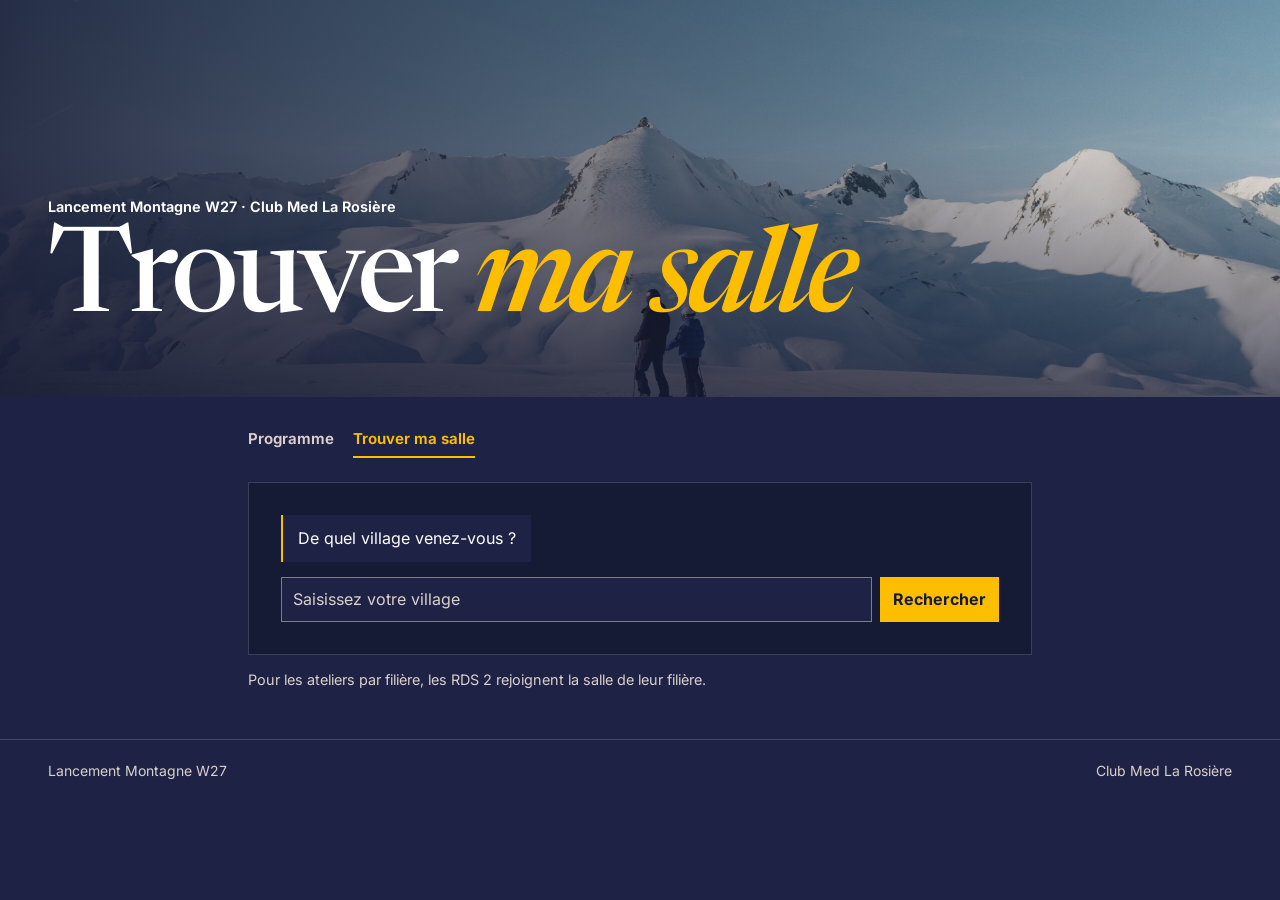
==== salles.html @ 09645c84 "Add files via upload" ====
<!doctype html>
<html lang="fr">
<head>
  <meta charset="utf-8">
  <meta name="viewport" content="width=device-width, initial-scale=1">
  <meta name="theme-color" content="#1e2346">
  <meta name="description" content="Retrouvez vos salles et ateliers par village pour le Lancement Montagne W27 à La Rosière.">
  <title>Trouver ma salle | Lancement Montagne W27</title>
  <link rel="stylesheet" href="style.css">
  <script src="salles-data.js" defer></script>
  <script src="salles.js" defer></script>
</head>
<body>
  <header class="hero room-hero">
    <img class="hero-photo" src="assets/la-rosiere.jpg" alt="" width="2048" height="1365" fetchpriority="high">
    <div class="wrap hero-inner">
      <p class="venue">Lancement Montagne W27 · Club Med La Rosière</p>
      <h1>Trouver <span>ma salle</span></h1>
    </div>
  </header>
  <main class="wrap room-main">
    <nav class="site-nav" aria-label="Navigation du séminaire">
      <a href="index.html">Programme</a>
      <a href="salles.html" aria-current="page">Trouver ma salle</a>
    </nav>
    <div class="room-chat">
      <p class="chat-bubble" id="room-prompt">De quel village venez-vous ?</p>
      <form class="room-form">
        <label class="visually-hidden" for="village">Nom de votre village</label>
        <input id="village" name="village" type="search" list="village-list" placeholder="Saisissez votre village" autocomplete="off" maxlength="100" required>
        <datalist id="village-list"></datalist>
        <button type="submit">Rechercher</button>
      </form>
      <noscript>Activez JavaScript pour rechercher les ateliers de votre village.</noscript>
      <p class="visually-hidden" id="search-status" role="status"></p>
      <div id="room-answer"></div>
    </div>
    <p class="room-scope">Pour les ateliers par filière, les RDS 2 rejoignent la salle de leur filière.</p>
  </main>
  <footer><div class="wrap">Lancement Montagne W27 <span>Club Med La Rosière</span></div></footer>
  <template id="room-result">
    <section class="chat-result" aria-labelledby="result-village">
      <div class="room-summary">
        <h2 id="result-village"></h2>
        <p>Salle de référence <strong class="reference-room"></strong></p>
      </div>
      <div class="room-days"></div>
    </section>
  </template>
</body>
</html>
---- style.css ----
@font-face {
  font-family: Inter;
  src: url("assets/inter-normal.woff2") format("woff2");
  font-weight: 400 800;
  font-display: swap;
}
@font-face {
  font-family: Newsreader;
  src: url("assets/newsreader-normal.woff2") format("woff2");
  font-weight: 400 700;
  font-display: swap;
}
@font-face {
  font-family: Newsreader;
  src: url("assets/newsreader-italic.woff2") format("woff2");
  font-weight: 400 700;
  font-style: italic;
  font-display: swap;
}
:root {
  color-scheme: dark;
  --navy: #1e2346;
  --deep: #151a35;
  --yellow: #fdbe00;
  --stone: #dbd0cb;
  --white: #ffffff;
  --line: #ffffff29;
  color: var(--white);
  background: var(--navy);
  font: 100%/1.55 Inter, "Segoe UI", sans-serif;
}
* { box-sizing: border-box; }
body { margin: 0; }
h1, h2, h3, p { margin: 0; }
.wrap { width: min(100% - 5rem, 74rem); margin-inline: auto; }
.sprites { position: absolute; width: 0; height: 0; overflow: hidden; }
.icon { width: 1.25rem; height: 1.25rem; fill: none; stroke: currentColor; stroke-width: 1.5; stroke-linecap: round; stroke-linejoin: round; }
.hero {
  position: relative;
  isolation: isolate;
  display: grid;
  align-items: end;
  min-height: clamp(22rem, 44vw, 35rem);
  overflow: hidden;
}
.hero-photo, .hero::after { position: absolute; inset: 0; width: 100%; height: 100%; }
.hero-photo { z-index: -2; object-fit: cover; object-position: 50% 62%; }
.hero::after {
  content: "";
  z-index: -1;
  background: linear-gradient(90deg, #141932d9, #14193262 57%, #14193200),
              linear-gradient(0deg, #151a35af, transparent 63%);
}
.hero-inner { padding-block: 3rem clamp(2.8rem, 6vw, 5.5rem); }
.venue { display: flex; align-items: center; gap: .55rem; font-size: .9rem; font-weight: 650; }
.venue .icon { color: var(--yellow); }
.hero h1 {
  margin: .95rem 0 .8rem;
  font: 480 clamp(3.25rem, 9.2vw, 7.4rem)/.84 Newsreader, Georgia, serif;
  letter-spacing: -.045em;
}
.hero h1 span { color: var(--yellow); font-style: italic; font-weight: 540; white-space: nowrap; }
.dates { font-size: clamp(.92rem, 1.7vw, 1.14rem); font-weight: 550; }
.programme { padding-block: clamp(2rem, 5vw, 4rem) clamp(2.5rem, 6vw, 5rem); }
.section-title { color: var(--stone); font: 500 clamp(2.4rem, 5.2vw, 4.3rem)/.96 Newsreader, Georgia, serif; letter-spacing: -.035em; }
.day-nav { display: grid; grid-template-columns: repeat(4, minmax(0, 1fr)); gap: .5rem; margin: 1.15rem 0 2rem; }
.day-nav a {
  display: grid;
  justify-items: start;
  gap: .1rem;
  min-height: 3.4rem;
  padding: .65rem .95rem;
  border: 1px solid var(--line);
  color: var(--white);
  text-decoration: none;
  line-height: 1.3;
}
.day-nav a:hover { border-color: var(--yellow); }
.day-nav a[aria-current="date"] { background: var(--yellow); border-color: var(--yellow); color: var(--deep); }
.day-nav strong { font-size: .94rem; font-weight: 700; }
.day-nav span { font-size: .875rem; }
a:focus-visible { outline: 2px solid var(--yellow); outline-offset: 4px; }
.layout { display: grid; grid-template-columns: minmax(0, 1fr) minmax(15rem, 29%); gap: clamp(1.4rem, 5vw, 4rem); align-items: start; }
.day { scroll-margin-top: 1rem; }
.day + .day { margin-top: 2.3rem; }
.day[hidden] + .day { margin-top: 0; }
.day h2, .practical h2 { font: 520 clamp(1.8rem, 3.7vw, 2.65rem)/1 Newsreader, Georgia, serif; letter-spacing: -.025em; }
.slots { margin: .8rem 0 0; padding: 0; list-style: none; border-top: 1px solid var(--line); }
.slot { display: grid; grid-template-columns: 9.4rem 1.35rem minmax(0, 1fr); gap: 1rem; padding: .85rem .15rem; align-items: start; border-bottom: 1px solid var(--line); }
.slot-icon { color: var(--stone); margin-top: .07rem; }
.emphasis .slot-icon { color: var(--yellow); }
.slot h3 { font-size: 1rem; font-weight: 650; line-height: 1.4; }
.slot p { margin-top: .2rem; color: var(--stone); font-size: .9rem; }
.time { color: var(--stone); font-size: .88rem; font-weight: 550; font-variant-numeric: tabular-nums; white-space: nowrap; }
.practical { background: var(--deep); border: 1px solid var(--line); }
.practical img { display: block; width: 100%; height: auto; aspect-ratio: 16/10; object-fit: cover; }
.practical-copy { padding: clamp(1.15rem, 2.25vw, 1.65rem); }
.practical h2, .practical strong, .practical .icon { color: var(--yellow); }
.practical-item { display: grid; grid-template-columns: 1.25rem minmax(0, 1fr); gap: .75rem; margin-top: 1rem; }
.practical-item .icon { margin-top: .17rem; }
.practical p { font-size: .97rem; color: var(--stone); }
.practical strong { font-weight: 700; }
footer { border-top: 1px solid var(--line); color: var(--stone); }
footer .wrap { display: flex; justify-content: space-between; flex-wrap: wrap; gap: .3rem 1rem; padding-block: 1.25rem; font-size: .875rem; }
@media (max-width: 48rem) {
  .wrap { width: calc(100% - 2rem); }
  .hero-photo { object-position: 53% 65%; }
  .layout { grid-template-columns: 1fr; gap: 1.75rem; }
  .day-nav { gap: .3rem; margin-bottom: 1.4rem; }
  .day-nav a { padding: .52rem .4rem; }
  .slot { grid-template-columns: 6.9rem 1.2rem minmax(0, 1fr); gap: .58rem; padding-inline: 0; }
  .slot-icon { width: 1.12rem; height: 1.12rem; }
  .practical img { aspect-ratio: 2.4 / 1; }
}
@media (max-width: 30rem) {
  .slot { grid-template-columns: 4.4rem 1.15rem minmax(0, 1fr); }
  .time-end { display: block; }
  .time-end::before { content: "– "; }
  .time-dash { display: none; }
}
@media (max-width: 23rem) {
  .day-nav { grid-template-columns: repeat(2, minmax(0, 1fr)); }
  .hero h1 { font-size: 3.1rem; }
}
@media print {
  :root { color-scheme: light; --navy: #fff; --white: #151a35; --stone: #151a35; --yellow: #151a35; --line: #151a3540; }
  .hero, .practical { background: white; }
  .hero { min-height: auto; }
  .hero-photo, .hero::after, .day-nav, .practical img, footer { display: none; }
  .hero-inner, .programme { padding-block: 0 1rem; }
  .hero h1 { font-size: 2rem; }
  .layout { display: block; }
  .day[hidden] { display: block; }
  .day + .day, .day[hidden] + .day, .practical { margin-top: 1.2rem; }
  .slot { padding-block: .35rem; break-inside: avoid; }
}
.forum-themes { margin: .45rem 0 0; padding-left: 1rem; color: var(--white); font-size: .94rem; }
.forum-themes li + li { margin-top: .3rem; }
.forum-themes li::marker { color: var(--yellow); }
.day-nav .date-short { display: none; }
@media (max-width: 34rem) {
  .day-nav .date-full { display: none; }
  .day-nav .date-short { display: block; }
}

.site-nav { display: flex; flex-wrap: wrap; gap: .55rem 1.2rem; margin-bottom: 1.5rem; }
.site-nav a { color: var(--stone); padding: .38rem 0; text-decoration: none; border-bottom: 2px solid transparent; font-size: .9375rem; font-weight: 650; }
.site-nav a:hover, .site-nav a[aria-current="page"] { color: var(--yellow); border-color: var(--yellow); }
.practical a { color: var(--yellow); text-underline-offset: .18em; }
.room-hero { min-height: clamp(16rem, 31vw, 27rem); }
.room-hero .hero-inner { padding-bottom: clamp(2.1rem, 5vw, 4.4rem); }
.room-hero h1 { margin-bottom: 0; }
.room-main { max-width: 49rem; padding-block: 1.5rem 3rem; }
.room-chat { padding: clamp(1rem, 4vw, 2rem); border: 1px solid var(--line); background: var(--deep); }
.chat-bubble { width: fit-content; padding: .7rem .95rem; background: var(--navy); border-left: 2px solid var(--yellow); }
.room-form { display: flex; gap: .5rem; align-items: stretch; margin-top: .9rem; }
.room-form input, .room-form button, .room-choices button { min-height: 2.85rem; font: inherit; }
.room-form input { flex: 1; min-width: 0; padding: .55rem .7rem; border: 1px solid #dbd0cb85; border-radius: 0; background: var(--navy); color: var(--white); }
.room-form input::placeholder { color: var(--stone); }
.room-form button, .room-choices button { padding: .5rem .75rem; border: 1px solid var(--yellow); background: var(--yellow); color: var(--deep); font-weight: 700; cursor: pointer; }
.room-form :focus-visible, .room-choices button:focus-visible { outline: 2px solid var(--yellow); outline-offset: 3px; }
#room-answer:not(:empty) { margin-top: 1.3rem; }
.room-summary { padding: .95rem 1rem; border-left: 3px solid var(--yellow); background: var(--navy); }
.room-summary h2 { font: 530 clamp(1.8rem, 5vw, 2.5rem)/1.1 Newsreader, Georgia, serif; }
.room-summary p { margin-top: .3rem; color: var(--stone); }
.room-day { font: 530 1.47rem/1.15 Newsreader, Georgia, serif; margin-top: 1.3rem; }
.room-sessions { list-style: none; padding: 0; margin: .45rem 0 0; border-top: 1px solid var(--line); }
.room-session { display: grid; grid-template-columns: 8.5rem minmax(0, 1fr); gap: .6rem; padding: .6rem 0; border-bottom: 1px solid var(--line); }
.session-time { color: var(--stone); font-size: .875rem; font-variant-numeric: tabular-nums; }
.room-workshop { margin: 0; font-size: .99rem; line-height: 1.4; font-weight: 650; }
.session-room, .shared-workshop { margin-top: .15rem; font-size: .9rem; }
.shared-workshop { color: var(--stone); }
.reference-room, .session-room {
  display: grid;
  grid-template-columns: .9em minmax(0, 1fr);
  align-items: baseline;
  gap: .35em;
  color: var(--yellow);
}
.reference-room::before, .session-room::before {
  content: "";
  width: .9em;
  height: .9em;
  align-self: start;
  margin-top: .29em;
  background: currentColor;
  mask: url("data:image/svg+xml,%3Csvg xmlns='http://www.w3.org/2000/svg' viewBox='0 0 24 24' fill='none' stroke='black' stroke-width='2' stroke-linecap='round' stroke-linejoin='round'%3E%3Cpath d='M20 10c0 5-8 10-8 10S4 15 4 10a8 8 0 1 1 16 0Z'/%3E%3Ccircle cx='12' cy='10' r='2.3'/%3E%3C/svg%3E") center / contain no-repeat;
}
.changed-room { color: var(--yellow); font-weight: 700; }
.room-scope { margin-top: .85rem; color: var(--stone); font-size: .9rem; }
.room-choices { display: flex; flex-wrap: wrap; gap: .45rem; margin-top: .75rem; }
.room-choices button { border-color: var(--line); background: var(--navy); color: var(--white); font-weight: 550; }
.visually-hidden { position: absolute; width: 1px; height: 1px; margin: -1px; padding: 0; overflow: hidden; clip-path: inset(50%); white-space: nowrap; }
@media (max-width: 32rem) {
  .room-hero h1 { font-size: clamp(2.85rem, 9.3vw, 4.25rem); }
  .room-hero h1 span { white-space: normal; }
  .room-form { flex-wrap: wrap; }
  .room-form input { flex-basis: 9.5rem; }
  .room-session { grid-template-columns: 1fr; gap: .18rem; }
}
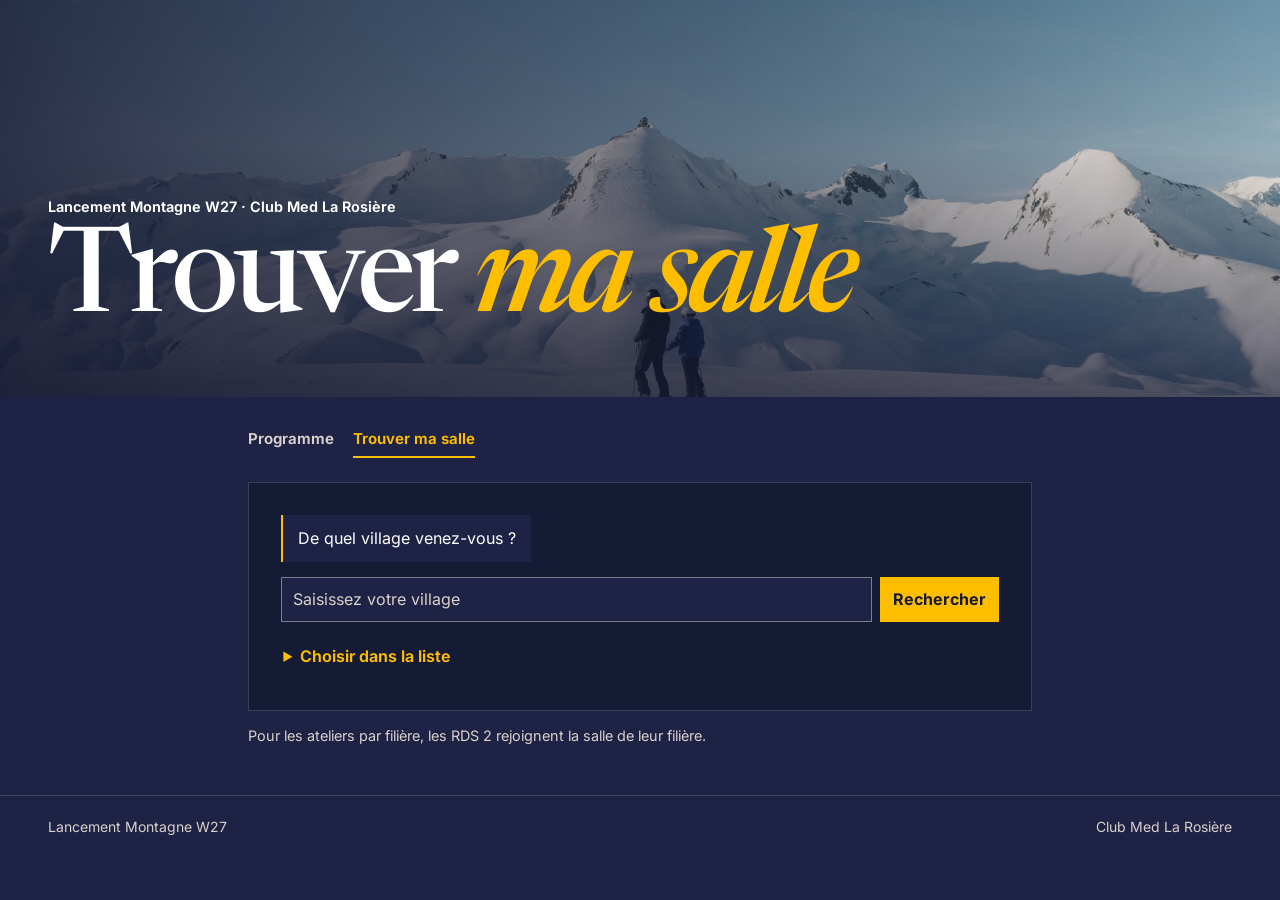
==== commit 0d28a4b5: "Add files via upload" ====
--- a/salles.html
+++ b/salles.html
@@ -27,10 +27,13 @@
       <p class="chat-bubble" id="room-prompt">De quel village venez-vous ?</p>
       <form class="room-form">
         <label class="visually-hidden" for="village">Nom de votre village</label>
-        <input id="village" name="village" type="search" list="village-list" placeholder="Saisissez votre village" autocomplete="off" maxlength="100" required>
-        <datalist id="village-list"></datalist>
+        <input id="village" name="village" type="search" placeholder="Saisissez votre village" autocomplete="off" maxlength="100" required>
         <button type="submit">Rechercher</button>
       </form>
+      <details class="village-picker">
+        <summary>Choisir dans la liste</summary>
+        <div class="room-choices" id="village-list"></div>
+      </details>
       <noscript>Activez JavaScript pour rechercher les ateliers de votre village.</noscript>
       <p class="visually-hidden" id="search-status" role="status"></p>
       <div id="room-answer"></div>
--- a/style.css
+++ b/style.css
@@ -113,10 +113,14 @@
   .practical img { aspect-ratio: 2.4 / 1; }
 }
 @media (max-width: 30rem) {
-  .slot { grid-template-columns: 4.4rem 1.15rem minmax(0, 1fr); }
-  .time-end { display: block; }
-  .time-end::before { content: "– "; }
-  .time-dash { display: none; }
+  .slot {
+    grid-template-columns: 1.2rem minmax(0, 1fr);
+    column-gap: .65rem;
+    row-gap: .2rem;
+  }
+  .slot .time { grid-column: 2; grid-row: 1; }
+  .slot > .slot-icon { grid-column: 1; grid-row: 2; }
+  .slot > div { grid-column: 2; grid-row: 2; }
 }
 @media (max-width: 23rem) {
   .day-nav { grid-template-columns: repeat(2, minmax(0, 1fr)); }
@@ -198,3 +202,18 @@
   .room-form input { flex-basis: 9.5rem; }
   .room-session { grid-template-columns: 1fr; gap: .18rem; }
 }
+
+.time, .session-time, .bar-hours {
+  font-family: Inter, "Segoe UI", sans-serif;
+  font-variant-numeric: tabular-nums;
+}
+.session-time, .bar-hours { white-space: nowrap; }
+.village-picker { margin-top: .75rem; }
+.village-picker summary {
+  width: fit-content;
+  padding: .6rem .15rem;
+  color: var(--yellow);
+  font-weight: 650;
+  cursor: pointer;
+}
+.village-picker summary:focus-visible { outline: 2px solid var(--yellow); outline-offset: 2px; }
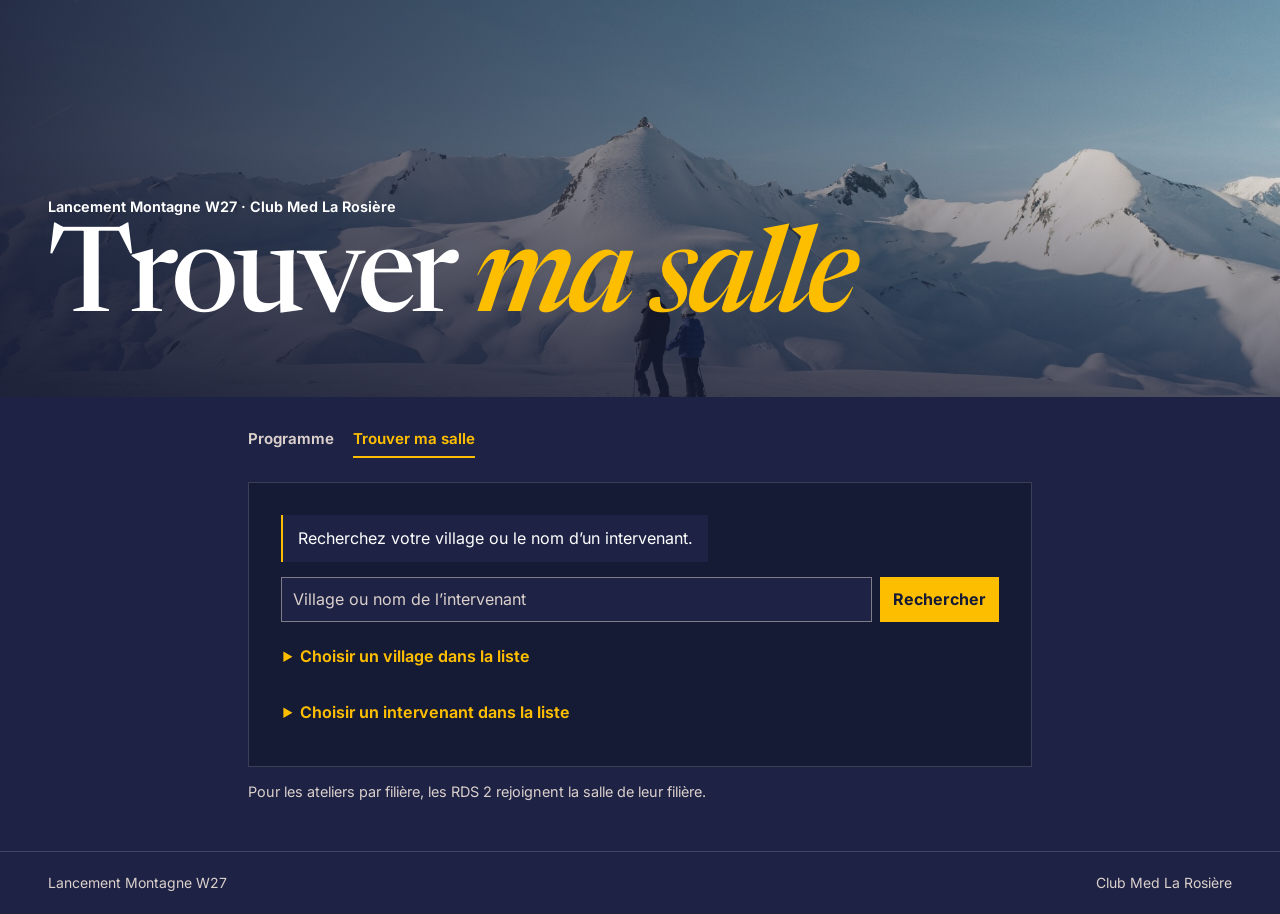
==== commit d05a19a9: "Add files via upload" ====
--- a/salles.html
+++ b/salles.html
@@ -4,7 +4,7 @@
   <meta charset="utf-8">
   <meta name="viewport" content="width=device-width, initial-scale=1">
   <meta name="theme-color" content="#1e2346">
-  <meta name="description" content="Retrouvez vos salles et ateliers par village pour le Lancement Montagne W27 à La Rosière.">
+  <meta name="description" content="Retrouvez vos salles et ateliers par village ou par intervenant pour le Lancement Montagne W27 à La Rosière.">
   <title>Trouver ma salle | Lancement Montagne W27</title>
   <link rel="stylesheet" href="style.css">
   <script src="salles-data.js" defer></script>
@@ -24,17 +24,21 @@
       <a href="salles.html" aria-current="page">Trouver ma salle</a>
     </nav>
     <div class="room-chat">
-      <p class="chat-bubble" id="room-prompt">De quel village venez-vous ?</p>
+      <p class="chat-bubble" id="room-prompt">Recherchez votre village ou le nom d’un intervenant.</p>
       <form class="room-form">
-        <label class="visually-hidden" for="village">Nom de votre village</label>
-        <input id="village" name="village" type="search" placeholder="Saisissez votre village" autocomplete="off" maxlength="100" required>
+        <label class="visually-hidden" for="village">Village ou nom de l’intervenant</label>
+        <input id="village" name="village" type="search" placeholder="Village ou nom de l’intervenant" autocomplete="off" maxlength="100" required>
         <button type="submit">Rechercher</button>
       </form>
       <details class="village-picker">
-        <summary>Choisir dans la liste</summary>
+        <summary>Choisir un village dans la liste</summary>
         <div class="room-choices" id="village-list"></div>
       </details>
-      <noscript>Activez JavaScript pour rechercher les ateliers de votre village.</noscript>
+      <details class="village-picker speaker-picker">
+        <summary>Choisir un intervenant dans la liste</summary>
+        <div class="room-choices" id="speaker-list"></div>
+      </details>
+      <noscript>Activez JavaScript pour rechercher vos ateliers.</noscript>
       <p class="visually-hidden" id="search-status" role="status"></p>
       <div id="room-answer"></div>
     </div>
@@ -45,7 +49,7 @@
     <section class="chat-result" aria-labelledby="result-village">
       <div class="room-summary">
         <h2 id="result-village"></h2>
-        <p>Salle de référence <strong class="reference-room"></strong></p>
+        <p class="room-reference">Salle de référence <strong class="reference-room"></strong></p>
       </div>
       <div class="room-days"></div>
     </section>
--- a/style.css
+++ b/style.css
@@ -217,3 +217,5 @@
   cursor: pointer;
 }
 .village-picker summary:focus-visible { outline: 2px solid var(--yellow); outline-offset: 2px; }
+
+.session-note { margin-top: .3rem; color: var(--yellow); font-size: .9rem; }
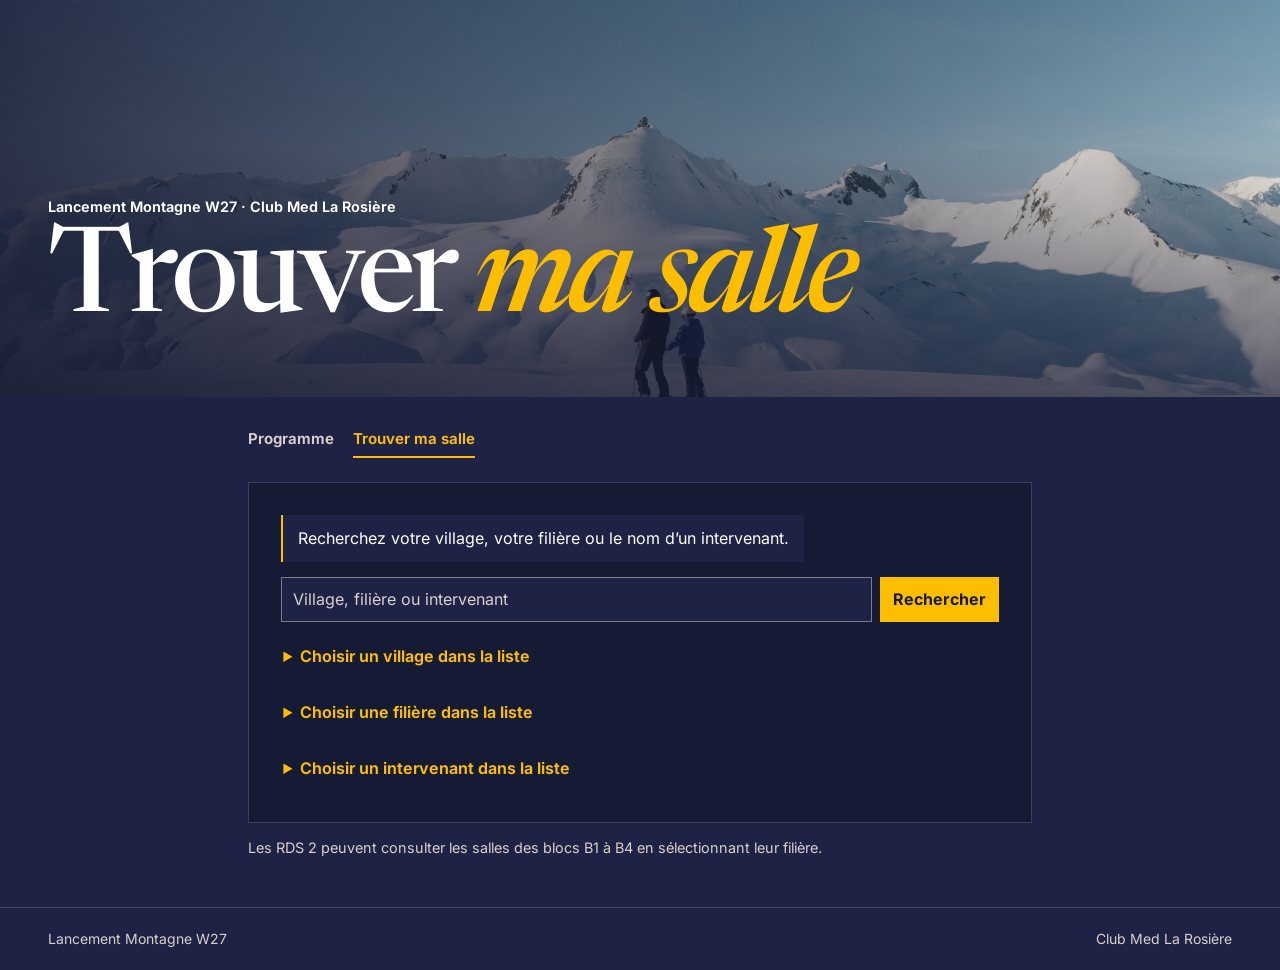
==== commit 19355035: "Add files via upload" ====
--- a/salles.html
+++ b/salles.html
@@ -24,15 +24,19 @@
       <a href="salles.html" aria-current="page">Trouver ma salle</a>
     </nav>
     <div class="room-chat">
-      <p class="chat-bubble" id="room-prompt">Recherchez votre village ou le nom d’un intervenant.</p>
+      <p class="chat-bubble" id="room-prompt">Recherchez votre village, votre filière ou le nom d’un intervenant.</p>
       <form class="room-form">
-        <label class="visually-hidden" for="village">Village ou nom de l’intervenant</label>
-        <input id="village" name="village" type="search" placeholder="Village ou nom de l’intervenant" autocomplete="off" maxlength="100" required>
+        <label class="visually-hidden" for="village">Village, filière ou intervenant</label>
+        <input id="village" name="village" type="search" placeholder="Village, filière ou intervenant" autocomplete="off" maxlength="100" required>
         <button type="submit">Rechercher</button>
       </form>
       <details class="village-picker">
         <summary>Choisir un village dans la liste</summary>
         <div class="room-choices" id="village-list"></div>
+      </details>
+      <details class="village-picker filiere-picker">
+        <summary>Choisir une filière dans la liste</summary>
+        <div class="room-choices" id="filiere-list"></div>
       </details>
       <details class="village-picker speaker-picker">
         <summary>Choisir un intervenant dans la liste</summary>
@@ -42,7 +46,7 @@
       <p class="visually-hidden" id="search-status" role="status"></p>
       <div id="room-answer"></div>
     </div>
-    <p class="room-scope">Pour les ateliers par filière, les RDS 2 rejoignent la salle de leur filière.</p>
+    <p class="room-scope">Les RDS 2 peuvent consulter les salles des blocs B1 à B4 en sélectionnant leur filière.</p>
   </main>
   <footer><div class="wrap">Lancement Montagne W27 <span>Club Med La Rosière</span></div></footer>
   <template id="room-result">
